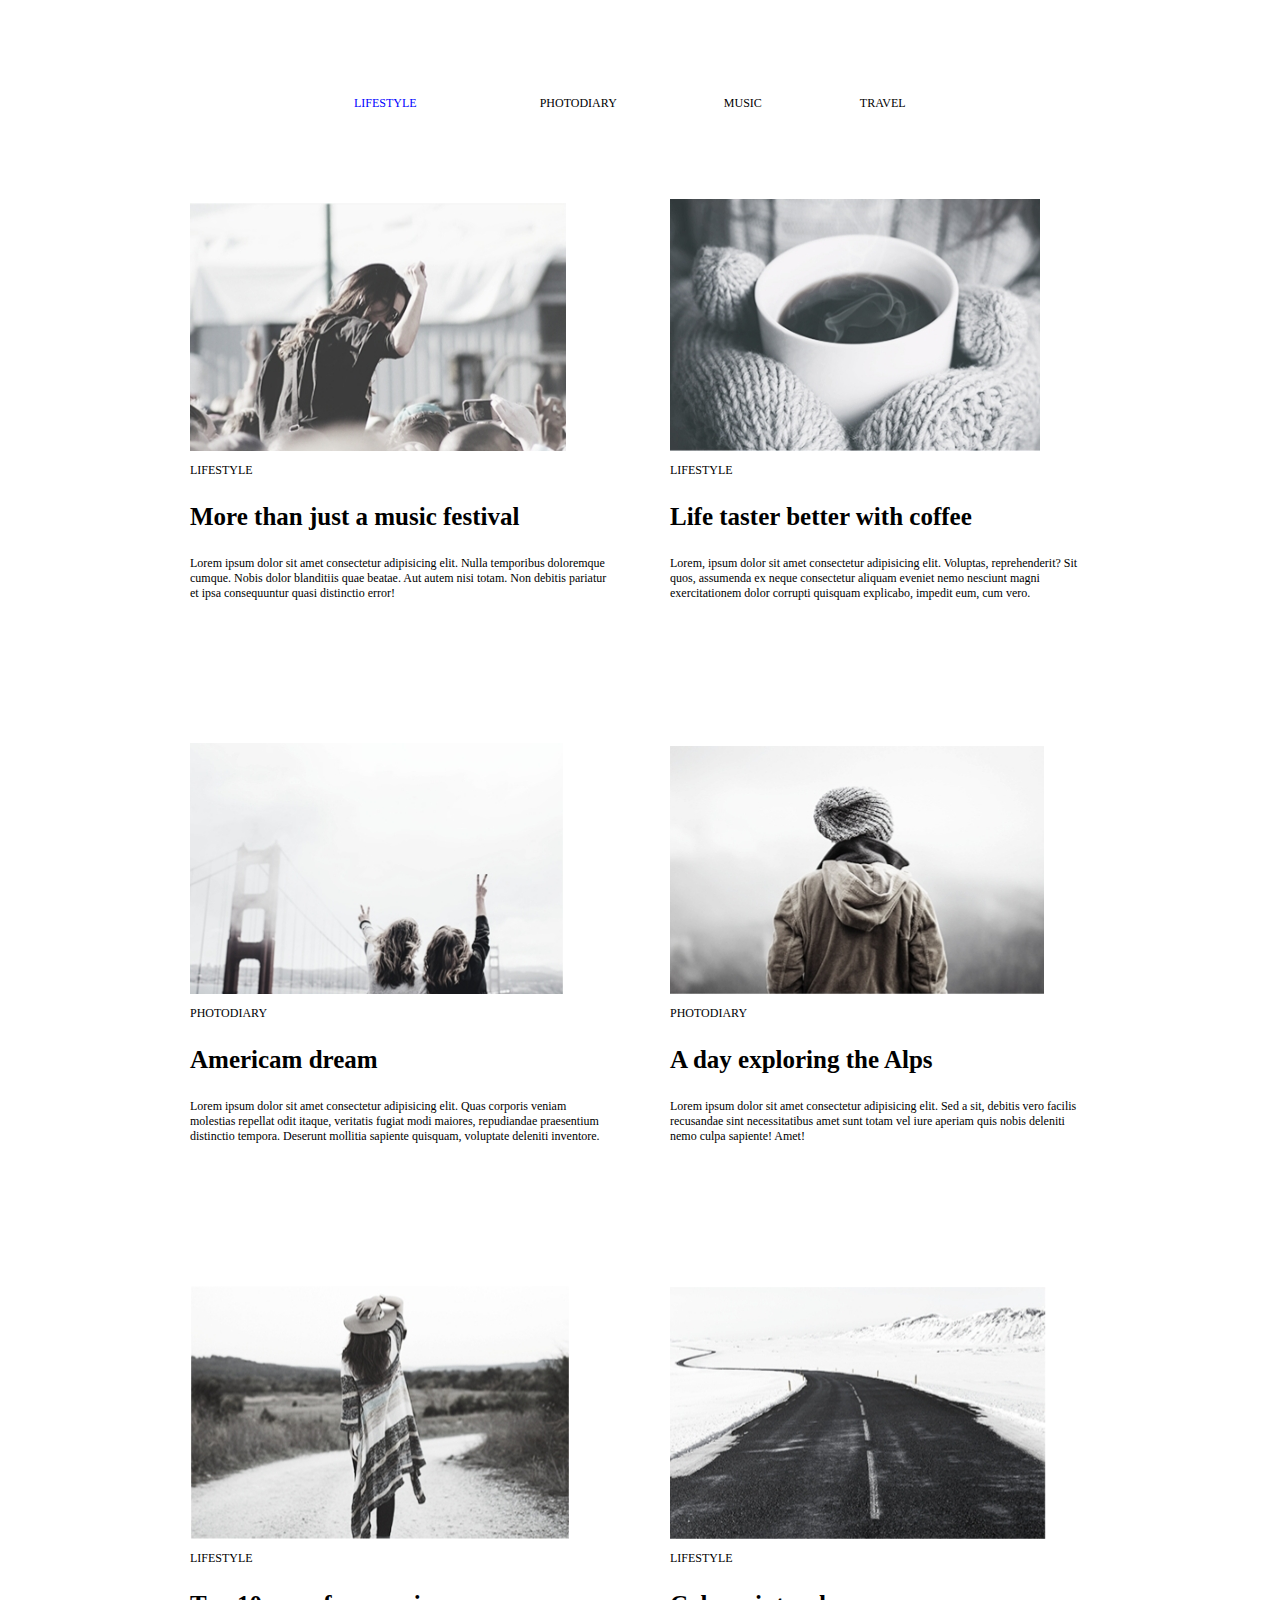
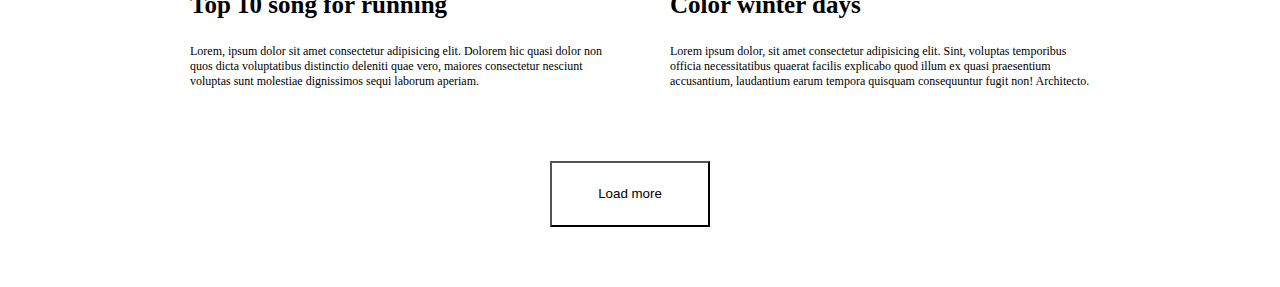
==== module-3/index.html @ fb85b379 "homework" ====
<!DOCTYPE html>
<html lang="en">

<head>
    <meta charset="UTF-8">
    <meta name="viewport" content="width=device-width, initial-scale=1.0">
    <meta http-equiv="X-UA-Compatible" content="ie=edge">
    <title>Document</title>
    <link href="https://fonts.googleapis.com/css?family=Roboto" rel="stylesheet">
    <link rel="stylesheet" href="css/style.css">
</head>

<body>
    <header class="container">
        <nav>
            <ul class="site-navigation">
                <li class="lifestyle">LIFESTYLE</li>
                <li class="photodiary">PHOTODIARY</li>
                <li class="music">MUSIC</li>
                <li class="travel">TRAVEL</li>
            </ul>
        </nav>
    </header>
    <main class="container">
        <section class="features">
            <ul class="features-list">
                <li class="features-list-item">
                    <img src="img/lifestyle.jpg" alt="">
                    <p>LIFESTYLE</p>
                    <h3>More than just a music festival</h3>
                    <p>Lorem ipsum dolor sit amet consectetur adipisicing elit. Nulla temporibus doloremque cumque.
                        Nobis
                        dolor
                        blanditiis quae beatae. Aut autem nisi totam. Non debitis pariatur et ipsa consequuntur quasi
                        distinctio
                        error!</p>
                </li>
                <li class="features-list-item">
                    <img src="img/lifestyle2.jpg" alt="LIFESTYLE">
                    <p>LIFESTYLE</p>
                    <h3>Life taster better with coffee</h3>
                    <p>Lorem, ipsum dolor sit amet consectetur adipisicing elit. Voluptas, reprehenderit? Sit quos,
                        assumenda ex
                        neque consectetur aliquam eveniet nemo nesciunt magni exercitationem dolor corrupti quisquam
                        explicabo,
                        impedit eum, cum vero.</p>
                </li>
                <li class="features-list-item">
                    <img src="img/photodiary.jpg" alt="PHOTODIARY">
                    <p>PHOTODIARY</p>
                    <h3>Americam dream</h3>
                    <p>Lorem ipsum dolor sit amet consectetur adipisicing elit. Quas corporis veniam molestias repellat
                        odit
                        itaque, veritatis fugiat modi maiores, repudiandae praesentium distinctio tempora. Deserunt
                        mollitia
                        sapiente quisquam, voluptate deleniti inventore.</p>
                </li>
                <li class="features-list-item">
                    <img src="img/photodiary2.jpg" alt="PHOTODIARY">
                    <p>PHOTODIARY</p>
                    <h3>A day exploring the Alps</h3>
                    <p>Lorem ipsum dolor sit amet consectetur adipisicing elit. Sed a sit, debitis vero facilis
                        recusandae
                        sint
                        necessitatibus amet sunt totam vel iure aperiam quis nobis deleniti nemo culpa sapiente! Amet!</p>
                </li>
                <li class="features-list-item-1">
                    <img src="img/lifestyle3.jpg" alt="LIFESTYLE">
                    <p>LIFESTYLE</p>
                    <h3>Top 10 song for running</h3>
                    <p>Lorem, ipsum dolor sit amet consectetur adipisicing elit. Dolorem hic quasi dolor non quos dicta
                        voluptatibus distinctio deleniti quae vero, maiores consectetur nesciunt voluptas sunt
                        molestiae
                        dignissimos sequi laborum aperiam.</p>
                </li>
                <li class="features-list-item-1">
                    <img src="img/lifestyle4.jpg" alt="LIFESTYLE">
                    <p>LIFESTYLE</p>
                    <h3>Color winter days</h3>
                    <p>Lorem ipsum dolor, sit amet consectetur adipisicing elit. Sint, voluptas temporibus officia
                        necessitatibus
                        quaerat facilis explicabo quod illum ex quasi praesentium accusantium, laudantium earum tempora
                        quisquam
                        consequuntur fugit non! Architecto.</p>
                </li>
                <button class="more">Load more</button>
            </ul>
        </section>
    </main>
    


</body>

</html>
---- module-3/css/style.css ----
html{
    box-sizing: border-box;
}

*,
*::before,
*::after {
    box-sizing: inherit;
}

body {
    box-sizing: border-box;
}

*,
*::before,
*::after {
    box-sizing: inherit;
}

.container {
    width: 900px;
    margin: 0 auto;
}

.site-navigation {
    margin: 0;
    padding: 0;
    font-size: 12px;
    list-style: none;
    line-height: 191px;
}

.site-navigation li {
    display: inline-block;
}

.lifestyle {
    margin-right: 120px;
    margin-left: 164px;
    color: blue;
}

.photodiary {
    margin-right: 104px;
}

.music {
    margin-right: 95px;
}

.travel {
    margin-right: 164px;
}

.features-list {
    list-style: none;
    margin: 0;
    padding: 0;
    font-size: 0;
}

.features-list-item {
    display: inline-block;
    width: 420px;
    margin-right: 60px;
    margin-bottom: 130px;
}

.features-list-item-1 {
    display: inline-block;
    width: 420px;
    margin-right: 60px;
    margin-bottom: 60px;
}

.features-list-item:nth-child(2n) {
    margin-right: 0;
}

.features-list-item-1:nth-child(2n) {
    margin-right: 0;
}

.features-list-item h3 {
    font-size: 25px;
}

.features-list-item-1 h3 {
    font-size: 25px;
}

.features-list-item p {
    font-size: 12px;
}

.features-list-item-1 p {
    font-size: 12px;
}

.more {
    display: block;
    width: 160px;
    line-height: 60px;
    margin-bottom: 60px;
    background-color: transparent;
    margin-left: 360px;
    margin-right: 370px;
}
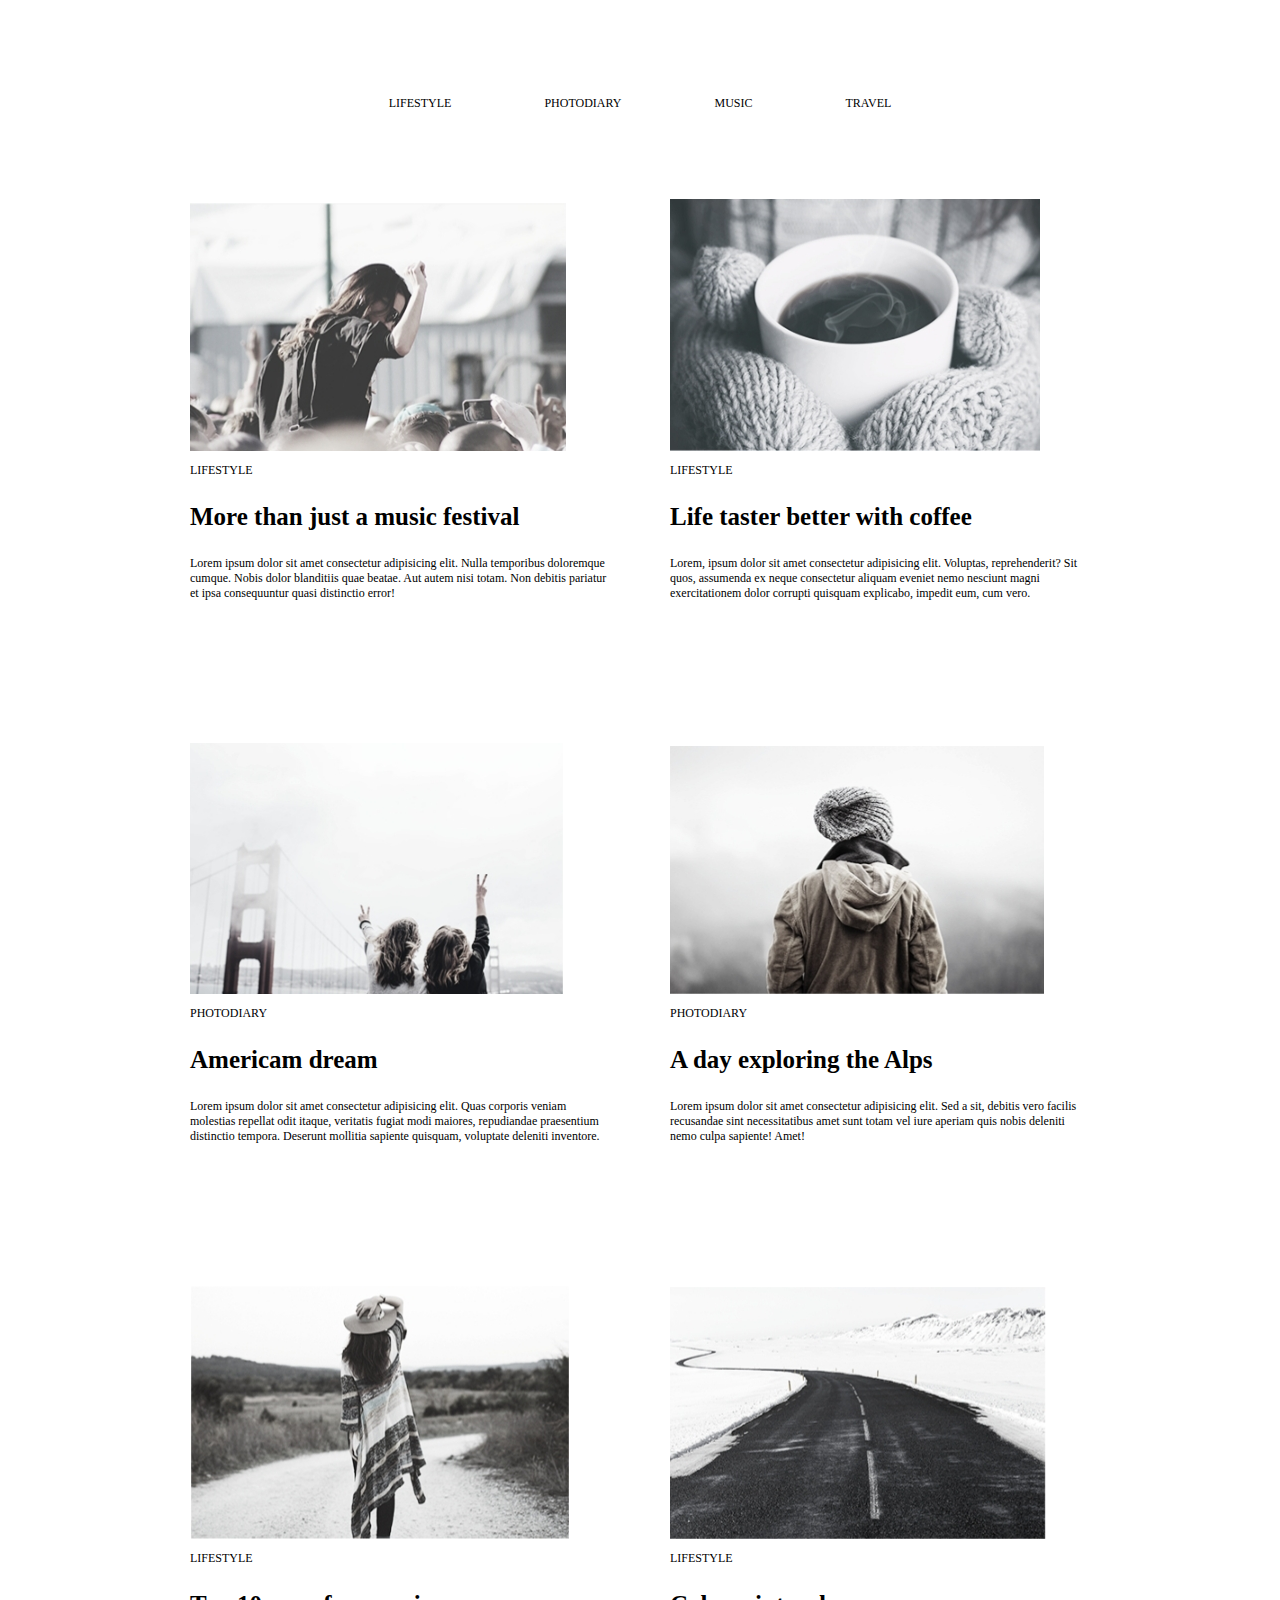
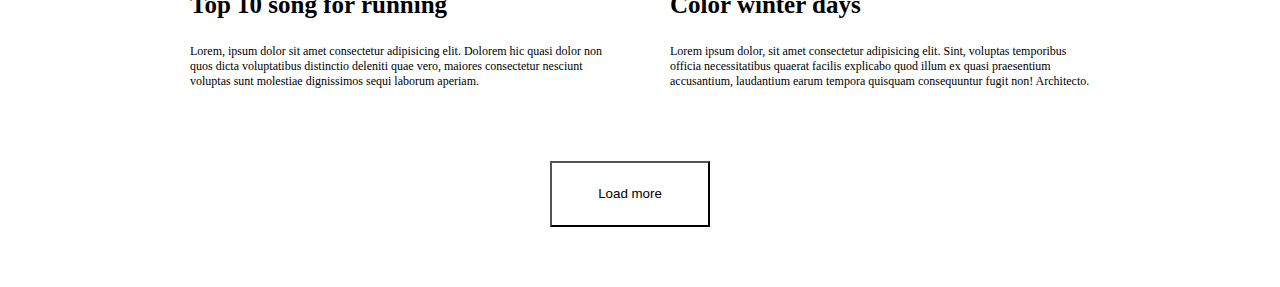
==== commit 4cb01a1c: "1" ====
--- a/module-3/index.html
+++ b/module-3/index.html
@@ -14,10 +14,10 @@
     <header class="container">
         <nav>
             <ul class="site-navigation">
-                <li class="lifestyle">LIFESTYLE</li>
-                <li class="photodiary">PHOTODIARY</li>
-                <li class="music">MUSIC</li>
-                <li class="travel">TRAVEL</li>
+                <li class="nav">LIFESTYLE</li>
+                <li class="nav">PHOTODIARY</li>
+                <li class="nav">MUSIC</li>
+                <li class="nav">TRAVEL</li>
             </ul>
         </nav>
     </header>
--- a/module-3/css/style.css
+++ b/module-3/css/style.css
@@ -24,6 +24,7 @@
 }
 
 .site-navigation {
+    text-align: center;
     margin: 0;
     padding: 0;
     font-size: 12px;
@@ -31,26 +32,16 @@
     line-height: 191px;
 }
 
+.nav {
+    padding: 0 45px;
+}
+
 .site-navigation li {
     display: inline-block;
 }
 
-.lifestyle {
-    margin-right: 120px;
-    margin-left: 164px;
+.site-navigation li:hover {
     color: blue;
-}
-
-.photodiary {
-    margin-right: 104px;
-}
-
-.music {
-    margin-right: 95px;
-}
-
-.travel {
-    margin-right: 164px;
 }
 
 .features-list {
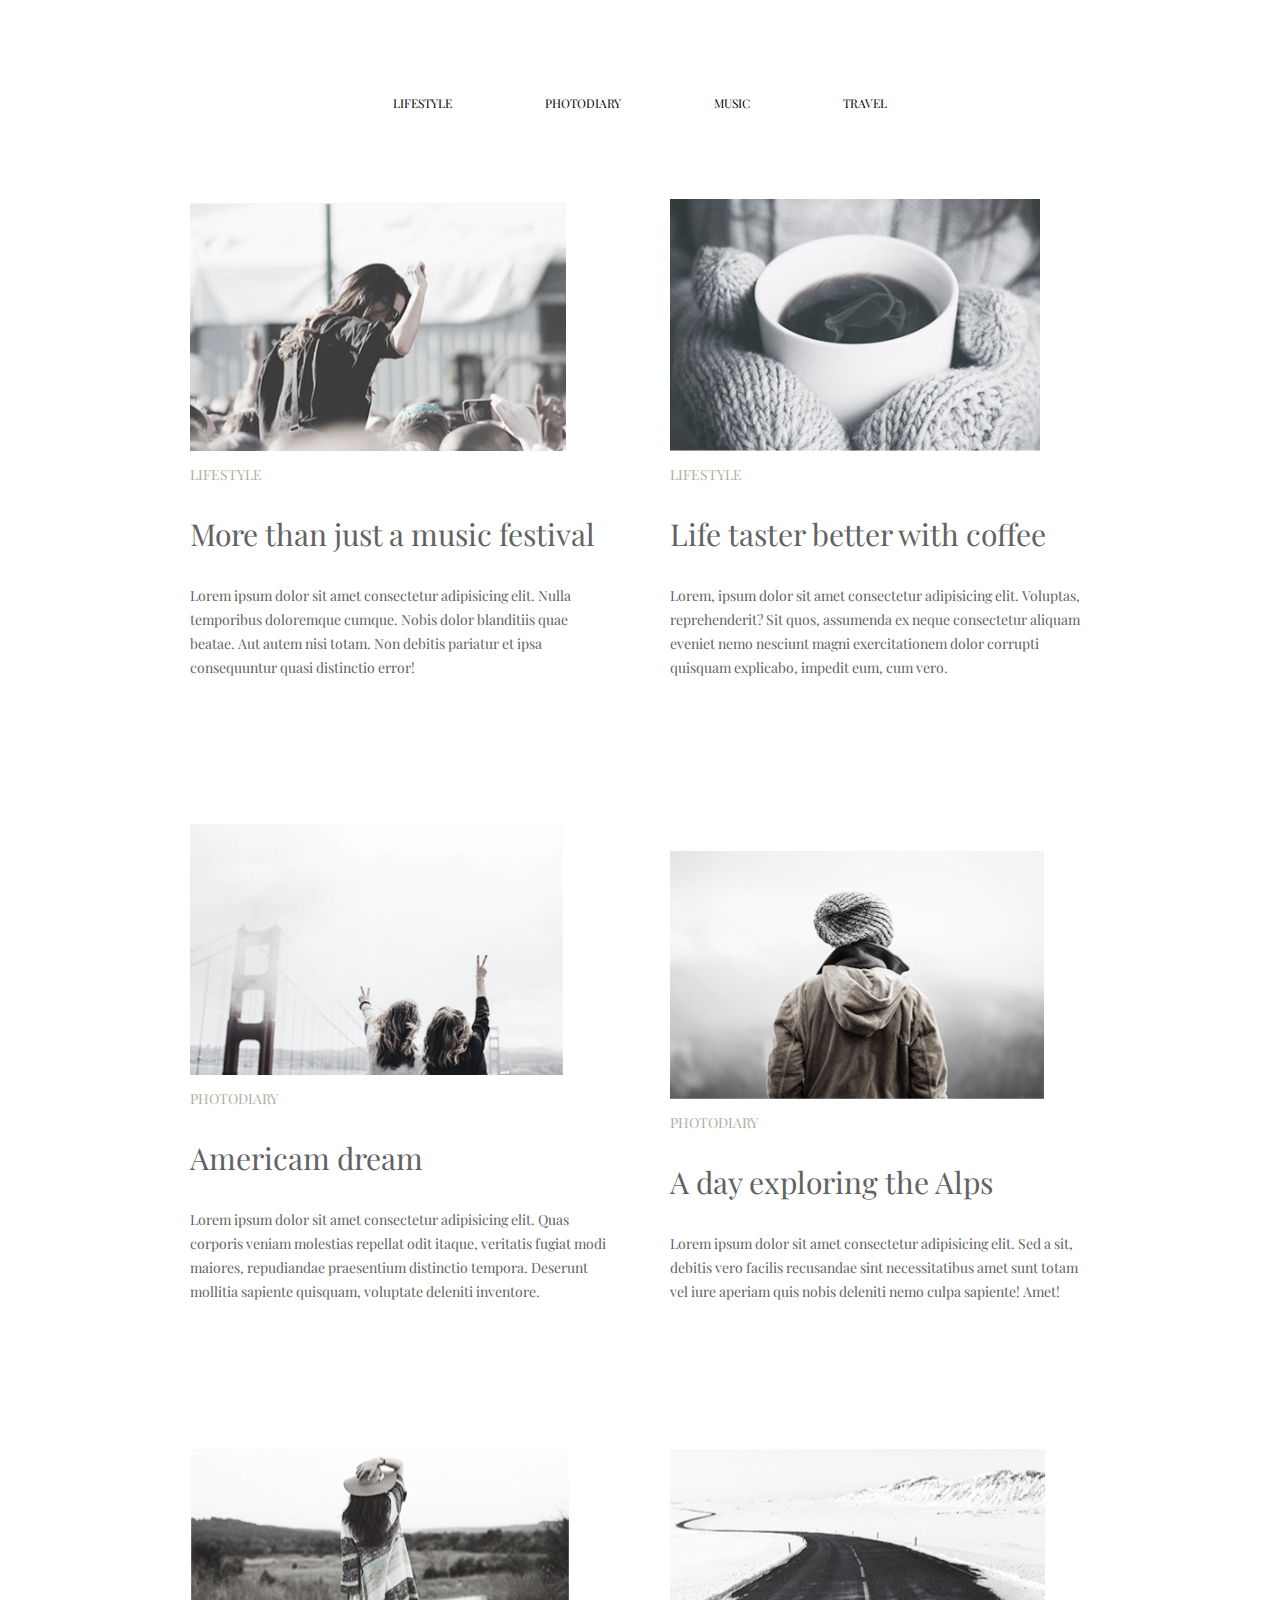
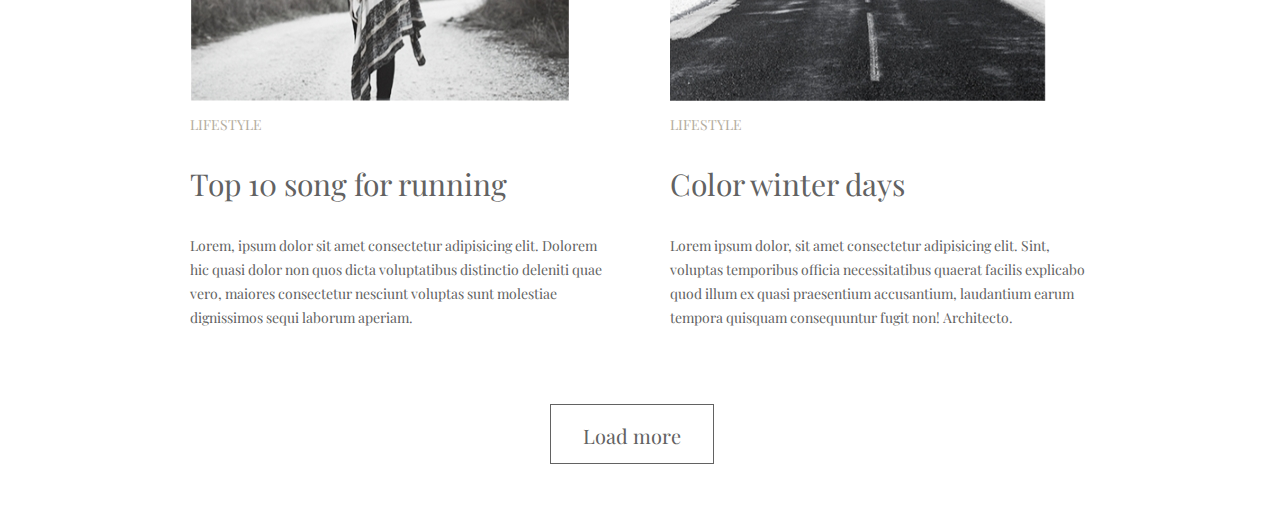
==== commit 6ce2128a: "hw1-3" ====
--- a/module-3/index.html
+++ b/module-3/index.html
@@ -6,7 +6,8 @@
     <meta name="viewport" content="width=device-width, initial-scale=1.0">
     <meta http-equiv="X-UA-Compatible" content="ie=edge">
     <title>Document</title>
-    <link href="https://fonts.googleapis.com/css?family=Roboto" rel="stylesheet">
+    <link href="https://fonts.googleapis.com/css?family=Playfair+Display:400" rel="stylesheet">
+    <link href="https://fonts.googleapis.com/css?family=Playfair+Display:300" rel="stylesheet">
     <link rel="stylesheet" href="css/style.css">
 </head>
 
@@ -26,9 +27,10 @@
             <ul class="features-list">
                 <li class="features-list-item">
                     <img src="img/lifestyle.jpg" alt="">
-                    <p>LIFESTYLE</p>
-                    <h3>More than just a music festival</h3>
-                    <p>Lorem ipsum dolor sit amet consectetur adipisicing elit. Nulla temporibus doloremque cumque.
+                    <p class="text__p--1">LIFESTYLE</p>
+                    <h3 class="text__h3-1">More than just a music festival</h3>
+                    <p class="text__p--2">Lorem ipsum dolor sit amet consectetur adipisicing elit. Nulla temporibus
+                        doloremque cumque.
                         Nobis
                         dolor
                         blanditiis quae beatae. Aut autem nisi totam. Non debitis pariatur et ipsa consequuntur quasi
@@ -37,9 +39,10 @@
                 </li>
                 <li class="features-list-item">
                     <img src="img/lifestyle2.jpg" alt="LIFESTYLE">
-                    <p>LIFESTYLE</p>
-                    <h3>Life taster better with coffee</h3>
-                    <p>Lorem, ipsum dolor sit amet consectetur adipisicing elit. Voluptas, reprehenderit? Sit quos,
+                    <p class="text__p--1">LIFESTYLE</p>
+                    <h3 class="text__h3-1">Life taster better with coffee</h3>
+                    <p class="text__p--2">Lorem, ipsum dolor sit amet consectetur adipisicing elit. Voluptas,
+                        reprehenderit? Sit quos,
                         assumenda ex
                         neque consectetur aliquam eveniet nemo nesciunt magni exercitationem dolor corrupti quisquam
                         explicabo,
@@ -47,9 +50,10 @@
                 </li>
                 <li class="features-list-item">
                     <img src="img/photodiary.jpg" alt="PHOTODIARY">
-                    <p>PHOTODIARY</p>
-                    <h3>Americam dream</h3>
-                    <p>Lorem ipsum dolor sit amet consectetur adipisicing elit. Quas corporis veniam molestias repellat
+                    <p class="text__p--1">PHOTODIARY</p>
+                    <h3 class="text__h3-1">Americam dream</h3>
+                    <p class="text__p--2">Lorem ipsum dolor sit amet consectetur adipisicing elit. Quas corporis veniam
+                        molestias repellat
                         odit
                         itaque, veritatis fugiat modi maiores, repudiandae praesentium distinctio tempora. Deserunt
                         mollitia
@@ -57,27 +61,31 @@
                 </li>
                 <li class="features-list-item">
                     <img src="img/photodiary2.jpg" alt="PHOTODIARY">
-                    <p>PHOTODIARY</p>
-                    <h3>A day exploring the Alps</h3>
-                    <p>Lorem ipsum dolor sit amet consectetur adipisicing elit. Sed a sit, debitis vero facilis
+                    <p class="text__p--1">PHOTODIARY</p>
+                    <h3 class="text__h3-1">A day exploring the Alps</h3>
+                    <p class="text__p--2">Lorem ipsum dolor sit amet consectetur adipisicing elit. Sed a sit, debitis
+                        vero facilis
                         recusandae
                         sint
-                        necessitatibus amet sunt totam vel iure aperiam quis nobis deleniti nemo culpa sapiente! Amet!</p>
+                        necessitatibus amet sunt totam vel iure aperiam quis nobis deleniti nemo culpa sapiente! Amet!
+                    </p>
                 </li>
                 <li class="features-list-item-1">
                     <img src="img/lifestyle3.jpg" alt="LIFESTYLE">
-                    <p>LIFESTYLE</p>
-                    <h3>Top 10 song for running</h3>
-                    <p>Lorem, ipsum dolor sit amet consectetur adipisicing elit. Dolorem hic quasi dolor non quos dicta
+                    <p class="text__p--1">LIFESTYLE</p>
+                    <h3 class="text__h3-1">Top 10 song for running</h3>
+                    <p class="text__p--2">Lorem, ipsum dolor sit amet consectetur adipisicing elit. Dolorem hic quasi
+                        dolor non quos dicta
                         voluptatibus distinctio deleniti quae vero, maiores consectetur nesciunt voluptas sunt
                         molestiae
                         dignissimos sequi laborum aperiam.</p>
                 </li>
                 <li class="features-list-item-1">
                     <img src="img/lifestyle4.jpg" alt="LIFESTYLE">
-                    <p>LIFESTYLE</p>
-                    <h3>Color winter days</h3>
-                    <p>Lorem ipsum dolor, sit amet consectetur adipisicing elit. Sint, voluptas temporibus officia
+                    <p class="text__p--1">LIFESTYLE</p>
+                    <h3 class="text__h3-1">Color winter days</h3>
+                    <p class="text__p--2">Lorem ipsum dolor, sit amet consectetur adipisicing elit. Sint, voluptas
+                        temporibus officia
                         necessitatibus
                         quaerat facilis explicabo quod illum ex quasi praesentium accusantium, laudantium earum tempora
                         quisquam
@@ -87,7 +95,7 @@
             </ul>
         </section>
     </main>
-    
+
 
 
 </body>
--- a/module-3/css/style.css
+++ b/module-3/css/style.css
@@ -1,100 +1,116 @@
-html{
-    box-sizing: border-box;
+html {
+  box-sizing: border-box;
 }
 
 *,
 *::before,
 *::after {
-    box-sizing: inherit;
+  box-sizing: inherit;
 }
 
 body {
-    box-sizing: border-box;
+  box-sizing: border-box;
 }
 
 *,
 *::before,
 *::after {
-    box-sizing: inherit;
+  box-sizing: inherit;
 }
 
 .container {
-    width: 900px;
-    margin: 0 auto;
+  width: 900px;
+  margin: 0 auto;
 }
 
 .site-navigation {
-    text-align: center;
-    margin: 0;
-    padding: 0;
-    font-size: 12px;
-    list-style: none;
-    line-height: 191px;
+  text-align: center;
+  font-family: "Playfair Display";
+  cursor: pointer;
+  margin: 0;
+  padding: 0;
+  font-size: 12px;
+  list-style: none;
+  line-height: 191px;
 }
 
 .nav {
-    padding: 0 45px;
+  padding: 0 45px;
 }
 
 .site-navigation li {
-    display: inline-block;
+  display: inline-block;
 }
 
 .site-navigation li:hover {
-    color: blue;
+  color: blue;
 }
 
 .features-list {
-    list-style: none;
-    margin: 0;
-    padding: 0;
-    font-size: 0;
+  list-style: none;
+  margin: 0;
+  padding: 0;
+  font-size: 0;
 }
 
 .features-list-item {
-    display: inline-block;
-    width: 420px;
-    margin-right: 60px;
-    margin-bottom: 130px;
+  display: inline-block;
+  width: 420px;
+  margin-right: 60px;
+  margin-bottom: 130px;
 }
 
 .features-list-item-1 {
-    display: inline-block;
-    width: 420px;
-    margin-right: 60px;
-    margin-bottom: 60px;
+  display: inline-block;
+  width: 420px;
+  margin-right: 60px;
+  margin-bottom: 60px;
+}
+
+.text__p--1 {
+  color: #b4ad9e;
+  font-family: "Playfair Display", serif;
+  font-size: 14px;
+  font-weight: 300;
+  text-transform: uppercase;
+}
+
+.text__h3-1 {
+  color: #626262;
+  font-family: "Playfair Display", serif;
+  font-size: 30px;
+  font-weight: 400;
+}
+
+.text__p--2 {
+  color: #626262;
+  font-family: "Playfair Display";
+  font-size: 14px;
+  font-weight: 400;
+  line-height: 24px;
 }
 
 .features-list-item:nth-child(2n) {
-    margin-right: 0;
+  margin-right: 0;
 }
 
 .features-list-item-1:nth-child(2n) {
-    margin-right: 0;
-}
-
-.features-list-item h3 {
-    font-size: 25px;
-}
-
-.features-list-item-1 h3 {
-    font-size: 25px;
-}
-
-.features-list-item p {
-    font-size: 12px;
-}
-
-.features-list-item-1 p {
-    font-size: 12px;
+  margin-right: 0;
 }
 
 .more {
-    display: block;
-    width: 160px;
-    line-height: 60px;
-    margin-bottom: 60px;
-    background-color: transparent;
-    margin-left: 360px;
-    margin-right: 370px;
-}+  display: block;
+  width: 164px;
+  height: 60px;
+  border: 1px solid #626262;
+  line-height: 60px;
+  margin-bottom: 60px;
+  background-color: transparent;
+  cursor: pointer;
+  margin-left: 360px;
+  margin-right: 370px;
+  color: #626262;
+  font-family: "Playfair Display", serif;
+  font-size: 20px;
+  font-weight: 400;
+}
